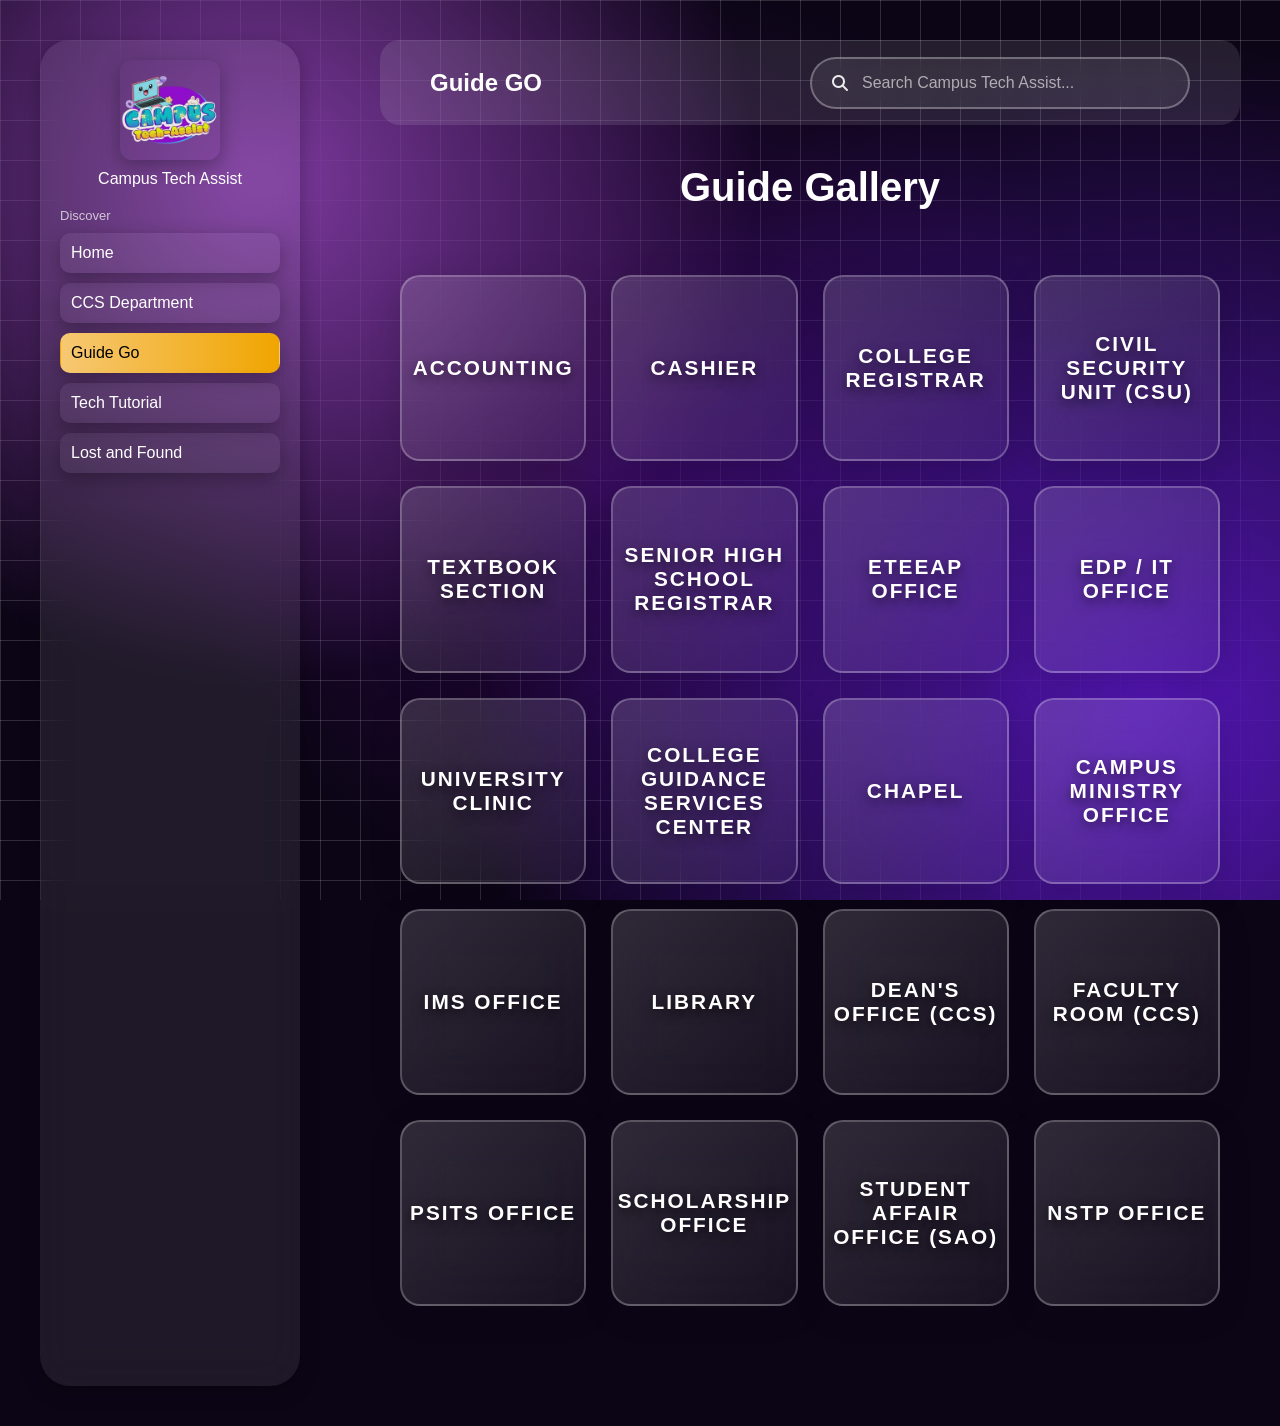
==== Guide Go/guideGo.html @ f6b7a0fb "Semi Final Deployment" ====
<!doctype html>
<html lang="en">
  <head>
    <meta charset="UTF-8" />
    <meta
      http-equiv="Cache-Control"
      content="no-cache, no-store, must-revalidate"
    />
    <meta http-equiv="Pragma" content="no-cache" />
    <meta http-equiv="Expires" content="0" />
    <meta name="viewport" content="width=device-width, initial-scale=1.0" />
    <title>Guide GO | Campus Tech Assist</title>

    <!-- CSS -->
    <link rel="stylesheet" href="./guideGo.css" />

    <!-- ICON -->
    <link rel="icon" type="text/css" href="../Main Picture/mainPic.png" />

    <!-- Icons -->
    <link
      href="https://cdnjs.cloudflare.com/ajax/libs/font-awesome/6.5.0/css/all.min.css"
      rel="stylesheet"
    />
  </head>
  <body>
    <!-- SIDEBAR -->
    <div class="sidebar">
      <div class="logo">
        <div href="../index.html" class="nav-logo">
          <img
            src="../Main Picture/mainPic.png"
            alt="logo"
            class="logo-image"
          />
        </div>
        <p>Campus Tech Assist</p>
      </div>

      <div class="section-title">Discover</div>

      <div class="menu">
        <a href="../index.html">Home</a>
        <a href="../CCS Department/ccsDept.html">CCS Department</a>
        <a class="active" href="../Guide Go/guideGo.html">Guide Go</a>
        <a href="../Tech Tutorial/techTut.html">Tech Tutorial</a>
        <a href="../Lost and Found/lostnFound.html">Lost and Found</a>
      </div>
    </div>

    <!-- MAIN CONTENT -->
    <div class="main">
      <div class="header">
        <h2>Guide GO</h2>
        <div class="search-container">
          <i class="fa fa-search"></i>
          <input
            id="guideSearch"
            type="text"
            placeholder="Search Campus Tech Assist..."
          />
        </div>
      </div>

      <!-- IMAGE GRID -->
      <section class="image-grid-container">
        <h2 style="font-size: 2.5em; margin-bottom: 30px; text-align: center">
          Guide Gallery
        </h2>
        <div class="image-grid" id="imageGrid">
          <!-- Grid items populated by JS -->
        </div>
      </section>

      <!-- MODAL -->
      <div id="imageModal" class="modal">
        <div class="modal-content">
          <div class="modal-left">
            <img id="modalImage" src="" alt="Grid Image" />
          </div>
          <div class="modal-right">
            <div class="modal-title" id="modalTitle"></div>
            <div class="modal-details" id="modalDetails"></div>
            <div class="modal-nav">
              <button id="prevImage" class="nav-btn">
                <i class="fa fa-chevron-left"></i>
              </button>
              <button id="nextImage" class="nav-btn">
                <i class="fa fa-chevron-right"></i>
              </button>
              <button id="closeModal" class="close-btn">&times;</button>
            </div>
          </div>
        </div>
      </div>
    </div>

    <!-- JS -->
    <script src="../Search/searchIndex.js"></script>
    <script src="./data.js"></script>
    <script src="./guideGo.js"></script>
  </body>
</html>
---- Guide Go/guideGo.css ----
/* Guide Go Page - Image Grid Only */
/* Guide Go - Full Tech Tutorial Style */
@import url('https://fonts.googleapis.com/css2?family=Inter:wght@300;400;500;600;700&display=swap');

* {
  margin: 0;
  padding: 0;
  box-sizing: border-box;
  font-family: 'Segoe UI', sans-serif;
}

body {
  min-height: 100vh;
  display: flex;
  background:
    radial-gradient(circle at 20% 20%, #7f3aa1, transparent 40%),
    radial-gradient(circle at 90% 80%, #5416b5, transparent 50%),
    radial-gradient(circle at 50% 50%, #430a6fa0, transparent 60%),
    linear-gradient(rgba(255, 255, 255, 0.153) 1px, transparent 1px),
    linear-gradient(90deg, rgba(255, 255, 255, 0.151) 1px, transparent 1px),
    #0c0516;

  background-size:
    auto,
    auto,
    auto,
    40px 40px,
    40px 40px,
    auto;

  min-height: 100vh;
  background-attachment: fixed;
}

.sidebar {
  width: 260px;
  margin: 40px;
  padding: 20px;
  border-radius: 30px;
  background: rgba(255, 255, 255, 0.08);
  box-shadow: 0 6px 20px rgba(0, 0, 0, 0.3);
  backdrop-filter: blur(20px);
  color: white;
  transition:
    transform 0.3s ease,
    box-shadow 0.3s ease;
}

.menu:hover {
  transform: scale(1.02);
}

.logo {
  text-align: center;
  margin-bottom: 20px;
}

.logo img {
  display: block;
  margin: 0 auto 10px;
  width: 100px;
  height: 100px;
  border-radius: 12px;
  border: rgba(255, 255, 255, 0.3);
  box-shadow: 0 6px 20px rgba(0, 0, 0, 0.3);
  background: transparent;
}

.section-title {
  margin: 20px 0 10px;
  font-size: 13px;
  opacity: 0.7;
}

.menu {
  display: flex;
  flex-direction: column;
  gap: 10px;
}

.menu a {
  color: white;
  padding: 10px;
  border-radius: 10px;
  background: rgba(255, 255, 255, 0.05);
  box-shadow: 0 6px 20px rgba(0, 0, 0, 0.3);
  text-decoration: none;
  cursor: pointer;
  transition: all 0.3s ease;
  border: 1px solid transparent;
}

.menu a:hover {
  background: linear-gradient(90deg, #f7c873, #f0a500);
  color: black;
  backdrop-filter: blur(10px);
  border: 1px solid rgba(255, 255, 255, 0.4);
  box-shadow: 0 8px 25px rgba(247, 200, 115, 0.4);
  transform: translateY(-2px);
}

.menu a.active {
  background: linear-gradient(90deg, #f7c873, #f0a500);
  color: black;
}

/* MAIN */
.main {
  flex: 1;
  padding: 40px;
  color: white;
}

/* HEADER */
.header h2 {
  margin: 0;
  flex: 1;
}

.header {
  display: flex;
  justify-content: space-between;
  align-items: center;
  background: rgba(255, 255, 255, 0.1);
  padding: 16.5px 50px;
  border-radius: 20px;
  margin-bottom: 20px;
}

.search-container {
  position: relative;
  flex: 1;
  min-width: 350px !important;
  max-width: 400px;
}

.search-container input {
  width: 100%;
  padding: 15px 25px 15px 50px;
  border-radius: 30px;
  border: 2px solid rgba(255, 255, 255, 0.3);
  background: rgba(241, 240, 240, 0.08);
  backdrop-filter: blur(10px);
  color: white;
  font-size: 16px;
  transition: all 0.3s ease;
}

.search-container input::placeholder {
  color: rgba(255, 255, 255, 0.6);
}

.search-container input:focus {
  outline: none;
  border-color: #f7c873;
  box-shadow: 0 0 0 4px rgba(247, 200, 115, 0.2);
}

.search-container i {
  position: absolute;
  left: 20px;
  font-size: 16px;
  width: 20px;
  height: 20px;
  display: flex;
  align-items: center;
  justify-content: center;
  top: 50%;
  transform: translateY(-50%);
  color: rgba(255, 255, 255, 0.9);
  z-index: 2;
  transition: 0.3s ease;
  pointer-events: none;
}

.search-container input:hover {
  outline: none;
  border-color: #f7c873;
  box-shadow: 0 0 0 4px rgba(247, 200, 115, 0.2);
}

.search-results {
  position: absolute;
  top: calc(100% + 2px);
  right: -25px;
  left: auto;
  width: 380px;
  max-height: 400px;
  overflow-y: auto;
  background: rgba(255, 255, 255, 0.12);
  backdrop-filter: blur(30px);
  border-radius: 16px;
  box-shadow: 0 12px 40px rgba(0, 0, 0, 0.25);
  z-index: 1001 !important;
  display: none;
  border: 1px solid rgba(255, 255, 255, 0.25);
  margin-top: 4px;
  padding: 8px 0;
}

.search-result {
  padding: 14px 20px;
  border-bottom: 1px solid rgba(255, 255, 255, 0.15);
  cursor: pointer;
  transition: all 0.25s ease;
  color: white;
  font-size: 15px;
  text-shadow: 0 1px 2px rgba(0, 0, 0, 0.3);
  margin: 0 4px;
  border-radius: 8px;
}

.search-result:hover {
  background: rgba(255, 255, 255, 0.25);
}

.search-result:last-child {
  border-bottom: none;
}

.search-result {
  padding: 15px;
  border-bottom: 1px solid rgba(0, 0, 0, 0.1);
  cursor: pointer;
  transition: background 0.2s ease;
  color: #ffffff;
}

.search-result:hover {
  background: rgba(255, 201, 101, 0.5);
}

.search-result:last-child {
  border-bottom: none;
}

@media (max-width: 600px) {
  .search-results {
    width: 100%;
    left: 0;
    right: auto;
  }
}

.image-grid {
  display: grid;
  grid-template-columns: repeat(auto-fit, minmax(300px, 1fr));
  gap: 25px;
  max-width: 1400px;
  margin: 20px auto;
  padding: 0 20px;
}

/* IMAGE GRID */
.image-grid-container {
  display: flex;
  flex-direction: column;
  align-items: center;
  gap: 10px;
  min-height: 80vh;
  padding: 20px 0 40px;
}

.image-grid {
  display: grid;
  grid-template-columns: repeat(4, 1fr);
  gap: 25px;
  max-width: 1400px;
  width: 100%;
  padding: 20px;
}

.image-grid-container h2 {
  margin-bottom: 15px !important;
}

.grid-item {
  aspect-ratio: 1;
  background: linear-gradient(135deg, rgb(255, 255, 255), rgb(219, 68, 68));
  border-radius: 20px;
  display: flex;
  align-items: center;
  justify-content: center;
  cursor: pointer;
  position: relative;
  backdrop-filter: blur(25px);
  border: 2px solid rgba(255, 255, 255, 0.25);
  transition: all 0.4s cubic-bezier(0.175, 0.885, 0.32, 1.275);
  box-shadow: 0 8px 32px rgba(0, 0, 0, 0.15);
  overflow: hidden;
}

.grid-item::before {
  content: '';
  position: absolute;
  top: 0;
  left: -100%;
  width: 100%;
  height: 100%;
  background: linear-gradient(
    90deg,
    transparent,
    rgba(255, 255, 255, 0.3),
    transparent
  );
  transition: left 0.6s;
}

.grid-item:hover::before {
  left: 100%;
}

.grid-item:hover {
  transform: translateY(-15px) scale(1.05);
  box-shadow: 0 30px 60px rgba(0, 0, 0, 0.4);
  border-color: rgba(247, 200, 115, 0.8);
}

.item-number {
  font-size: 1rem;
  font-weight: 900;
  color: white;
  text-shadow: 0 4px 12px rgba(0, 0, 0, 0.6);
  z-index: 2;
  letter-spacing: 2px;
  text-align: center;
}

/* MODAL */
/* RESPONSIVE */
@media (max-width: 1024px) {
  .image-grid {
    grid-template-columns: repeat(3, 1fr);
    gap: 20px;
  }

  .modal-content {
    flex-direction: column;
    height: 90%;
    width: 90%;
  }

  .modal-left {
    height: 50%;
  }

  #modalImage {
    max-height: 100%;
  }

  .modal-right {
    height: 50%;
    padding: 30px 40px;
  }
}

@media (max-width: 768px) {
  .image-grid {
    grid-template-columns: repeat(2, 1fr);
    gap: 15px;
  }

  .item-number {
    font-size: 2em;
  }

  .modal-content {
    width: 95%;
    height: 95%;
  }

  .modal-right {
    padding: 25px 18px;
  }

  .modal-title {
    font-size: 1.8em;
  }

  .nav-btn,
  .close-btn {
    width: 45px;
    height: 45px;
    font-size: 18px;
  }
}

/* OFFICERS CAROUSEL */
.carousel-container {
  position: relative;
  width: 100%;
  max-width: 100%;
  overflow: hidden;
  height: 600px;
  margin: 70px 0 80px 0;
  perspective: 1000px;
  display: flex;
  flex-direction: column;
  align-items: center;
  justify-content: center;
  gap: 30px;
}

.carousel-track {
  position: relative;
  display: flex;
  gap: 25px;
  align-items: center;
  height: 400px;
  padding: 0 60px;
  transition: transform 0.6s cubic-bezier(0.25, 0.46, 0.45, 0.94);
  transform-style: preserve-3d;
}

.carousel-slide {
  flex: 0 0 180px;
  height: 280px;
  background: rgba(255, 255, 255, 0.12);
  backdrop-filter: blur(25px);
  border-radius: 20px;
  border: 1px solid rgba(255, 255, 255, 0.2);
  display: flex;
  flex-direction: column;
  align-items: center;
  padding: 70px 20px;
  cursor: pointer;
  transition: all 0.5s cubic-bezier(0.175, 0.885, 0.32, 1.275);
  opacity: 0.6;
  transform: scale(0.85) translateZ(0);
  box-shadow: 0 8px 32px rgba(0, 0, 0, 0.1);
}

.carousel-slide.active {
  opacity: 1;
  transform: scale(1.15) translateZ(60px);
  box-shadow: 0 40px 80px rgba(0, 0, 0, 0.4);
}

.carousel-slide:not(.active):hover {
  opacity: 0.8;
}

.carousel-slide.active:hover {
  opacity: 1;
  transform: scale(1.05) translateY(-15px) translateZ(30px);
  box-shadow: 0 35px 70px rgba(0, 0, 0, 0.35);
}

.slide-avatar {
  width: 110px;
  height: 110px;
  border-radius: 8px;
  background-size: cover;
  background-position: center;
  margin-bottom: 20px;
  transition: all 0.4s ease;
  border: 4px solid rgba(255, 255, 255, 0.4);
  box-shadow: 0 8px 25px rgba(0, 0, 0, 0.2);
}

.slide-name {
  font-size: 22px;
  font-weight: 800;
  color: white;
  margin-bottom: 10px;
  text-align: center;
  letter-spacing: 0.5px;
}

.slide-position {
  font-size: 15px;
  color: rgba(255, 255, 255, 0.85);
  text-align: center;
  font-weight: 500;
}

.carousel-nav {
  position: absolute;
  top: 50%;
  transform: translateY(-50%);
  background: rgba(255, 255, 255, 0.2);
  backdrop-filter: blur(15px);
  border: none;
  color: white;
  width: 55px;
  height: 55px;
  border-radius: 50%;
  cursor: pointer;
  z-index: 20;
  font-size: 20px;
  transition: all 0.3s ease;
  display: flex;
  align-items: center;
  justify-content: center;
  border: 2px solid rgba(255, 255, 255, 0.3);
}

.carousel-nav:hover {
  background: rgba(255, 255, 255, 0.35);
  transform: translateY(-50%) scale(1.1);
  box-shadow: 0 10px 30px rgba(0, 0, 0, 0.3);
}

/* CRSL BOTH BUTTONS */
.crsl-btn,
.crsl-btn2 {
  position: absolute;
  top: 45%; /* aligns with cards */
  transform: translateY(-50%);

  width: 55px;
  height: 55px;
  border-radius: 50%;
  border: none;
  box-shadow: #000000;
  background: rgb(255, 255, 255);
  color: rgb(130, 36, 167);
  backdrop-filter: blur(15px);
  opacity: 50%;
  font-size: 22px;
  cursor: pointer;
  box-shadow: 0 10px 30px rgba(0, 0, 0, 0.397);

  display: flex;
  align-items: center;
  justify-content: center;

  z-index: 20;
  padding: 33px 34px;
}

/* CRSL LEFT */
.crsl-btn {
  left: 20px;
}

/* CRSL RIGHT */
.crsl-btn2 {
  right: 1%;
}

/* IMAGE GRID */
.image-grid-container {
  display: flex;
  flex-direction: column;
  align-items: center;
  gap: 10px;
  min-height: 80vh;
  padding: 20px 0 40px;
}

.image-grid {
  display: grid;
  grid-template-columns: repeat(4, 1fr);
  gap: 25px;
  max-width: 1400px;
  width: 100%;
  padding: 20px;
}

.grid-item {
  aspect-ratio: 1;
  background: linear-gradient(
    135deg,
    rgba(255, 255, 255, 0.15),
    rgba(255, 255, 255, 0.05)
  );
  border-radius: 20px;
  display: flex;
  align-items: center;
  justify-content: center;
  cursor: pointer;
  position: relative;
  backdrop-filter: blur(25px);
  border: 2px solid rgba(255, 255, 255, 0.25);
  transition: all 0.4s cubic-bezier(0.175, 0.885, 0.32, 1.275);
  box-shadow: 0 8px 32px rgba(0, 0, 0, 0.15);
  overflow: hidden;
}

.grid-item::before {
  content: '';
  position: absolute;
  top: 0;
  left: -100%;
  width: 100%;
  height: 100%;
  background: linear-gradient(
    90deg,
    transparent,
    rgba(255, 255, 255, 0.3),
    transparent
  );
  transition: left 0.6s;
}

.grid-item:hover::before {
  left: 100%;
}

.grid-item:hover {
  transform: translateY(-15px) scale(1.05);
  box-shadow: 0 30px 60px rgba(0, 0, 0, 0.4);
  border-color: rgba(247, 200, 115, 0.8);
}

.item-number {
  font-size: 1.3rem;
  font-weight: 900;
  color: white;
  text-shadow: 0 4px 12px rgba(0, 0, 0, 0.6);
  z-index: 2;
  letter-spacing: 2px;
}

/* MODAL */
.modal {
  position: fixed;
  top: 0;
  left: 0;
  width: 100vw;
  height: 100vh;
  display: none;
  align-items: center;
  justify-content: center;
  z-index: 10000;
  backdrop-filter: blur(10px);
}

.modal-content {
  display: flex;
  max-width: 95%;
  max-height: 95%;
  width: 1200px;
  height: 700px;
  background: rgba(255, 255, 255, 0.12);
  border-radius: 25px;
  backdrop-filter: blur(35px);
  border: 1px solid rgba(255, 255, 255, 0.25);
  overflow: hidden;
  box-shadow: 0 50px 100px rgba(0, 0, 0, 0.6);
  animation: modalSlideIn 0.4s cubic-bezier(0.175, 0.885, 0.32, 1);
}

@keyframes modalSlideIn {
  from {
    transform: scale(0.7) rotateX(15deg);
    opacity: 0;
  }
  to {
    transform: scale(1) rotateX(0);
    opacity: 1;
  }
}

.modal-left {
  flex: 1;
  display: flex;
  align-items: center;
  justify-content: center;
  background: rgba(0, 0, 0, 0.3);
}

#modalImage {
  max-width: 95%;
  max-height: 95%;
  border-radius: 15px;
  box-shadow: 0 20px 50px rgba(0, 0, 0, 0.5);
  object-fit: cover;
}

.modal-right {
  flex: 1;
  display: flex;
  flex-direction: column;
  color: white;
  padding: 40px;
  background: rgba(21, 21, 21, 0.708);

  position: relative;
}

.modal-title {
  font-size: clamp(1.8em, 4vw, 2.8em);
  font-weight: 900;
  margin-bottom: 20px;
  color: #f7c873;
  text-shadow: 0 2px 10px rgba(0, 0, 0, 0.5);
  letter-spacing: 1px;
}

.modal-details {
  flex: 1;
  font-size: 1.1em;
  line-height: 1.7;
  overflow-y: auto;
  padding-right: 20px;
  margin-bottom: 30px;
  color: rgba(255, 255, 255, 0.95);
  white-space: pre-line;
}

.modal-details::-webkit-scrollbar {
  width: 8px;
}

.modal-details::-webkit-scrollbar-track {
  background: rgba(255, 255, 255, 0.1);
  border-radius: 10px;
}

.modal-details::-webkit-scrollbar-thumb {
  background: rgba(255, 255, 255, 0.3);
  border-radius: 10px;
}

.modal-nav {
  display: flex;
  justify-content: flex-end;
  align-items: center;
  gap: 20px;
}

.nav-btn {
  width: 55px;
  height: 55px;
  border-radius: 50%;
  border: none;
  background: rgba(134, 131, 131, 0.137);
  color: white;
  font-size: 20px;
  cursor: pointer;
  backdrop-filter: blur(15px);
  border: 2px solid rgba(255, 255, 255, 0.4);
  transition: all 0.3s ease;
  display: flex;
  align-items: center;
  justify-content: center;
}

.nav-btn:hover {
  background: #f7c873;
  transform: scale(1.15);
  box-shadow: 0 0px 30px rgba(247, 200, 115, 0.4);
}

.close-btn {
  width: 55px;
  height: 55px;
  border-radius: 50%;
  border: none;
  background: rgba(134, 131, 131, 0.137);
  color: white;
  font-size: 0;
  cursor: pointer;
  backdrop-filter: blur(15px);
  border: 2px solid rgba(255, 255, 255, 0.4);
  transition: all 0.3s ease;
  display: flex;
  align-items: center;
  justify-content: center;
  padding: 0;
  position: relative;
}

.close-btn::before,
.close-btn::after {
  content: '';
  position: absolute;
  width: 16px;
  height: 2px;
  background: white;
  border-radius: 2px;
}

.close-btn::before {
  transform: rotate(45deg);
}

.close-btn::after {
  transform: rotate(-45deg);
}

.close-btn:hover {
  background: rgba(255, 50, 50, 0.9);
  border-color: rgba(255, 80, 80, 0.8);
  transform: rotate(90deg) scale(1.1);
  box-shadow: 0 0px 35px rgba(255, 50, 50, 0.4);
}

/* RESPONSIVE */
@media (max-width: 1024px) {
  body {
    flex-direction: column;
  }

  .sidebar {
    width: 100%;
    margin: 0;
    border-radius: 0;
    display: flex;
    justify-content: space-between;
    align-items: center;
  }

  .menu {
    flex-direction: row;
    flex-wrap: wrap;
    justify-content: center;
  }

  .main {
    padding: 20px;
  }

  .header {
    flex-direction: column;
    gap: 15px;
    padding: 20px;
  }

  .search {
    min-width: 100%;
  }

  .carousel-container {
    height: auto;
    margin: 40px 0;
  }

  .carousel-track {
    padding: 0 20px;
    gap: 15px;
  }

  .carousel-slide {
    flex: 0 0 140px;
    height: 240px;
    padding: 40px 10px;
  }

  .slide-avatar {
    width: 80px;
    height: 80px;
  }

  .slide-name {
    font-size: 16px;
  }
}

/* MOBILE */
/* TABLET */
@media (max-width: 1024px) {
  .image-grid {
    grid-template-columns: repeat(3, 1fr);
    gap: 20px;
  }

  .modal-content {
    flex-direction: column;
    height: 90%;
    width: 90%;
  }

  .modal-left {
    height: 50%;
  }

  #modalImage {
    max-height: 100%;
  }

  .modal-right {
    height: 50%;
    padding: 30px 40px;
  }
}

/* MOBILE */
@media (max-width: 768px) {
  .image-grid {
    grid-template-columns: repeat(2, 1fr);
    gap: 15px;
  }

  .item-number {
    font-size: 1em;
  }

  .modal-content {
    width: 95%;
    height: 95%;
  }

  .modal-right {
    padding: 25px;
  }

  .modal-title {
    font-size: 1.8em;
  }

  .nav-btn,
  .close-btn {
    width: 45px;
    height: 45px;
  }

  .sidebar {
    flex-direction: column;
    align-items: center;
    padding: 15px;
  }

  .logo h2 {
    font-size: 18px;
  }

  .menu {
    flex-direction: column;
    width: 100%;
  }

  .menu a {
    text-align: center;
  }

  .header {
    padding: 15px;
  }

  .header h2 {
    font-size: 18px;
  }

  .search {
    padding: 10px 15px;
    font-size: 14px;
  }

  .search input {
    font-size: 14px;
  }
}
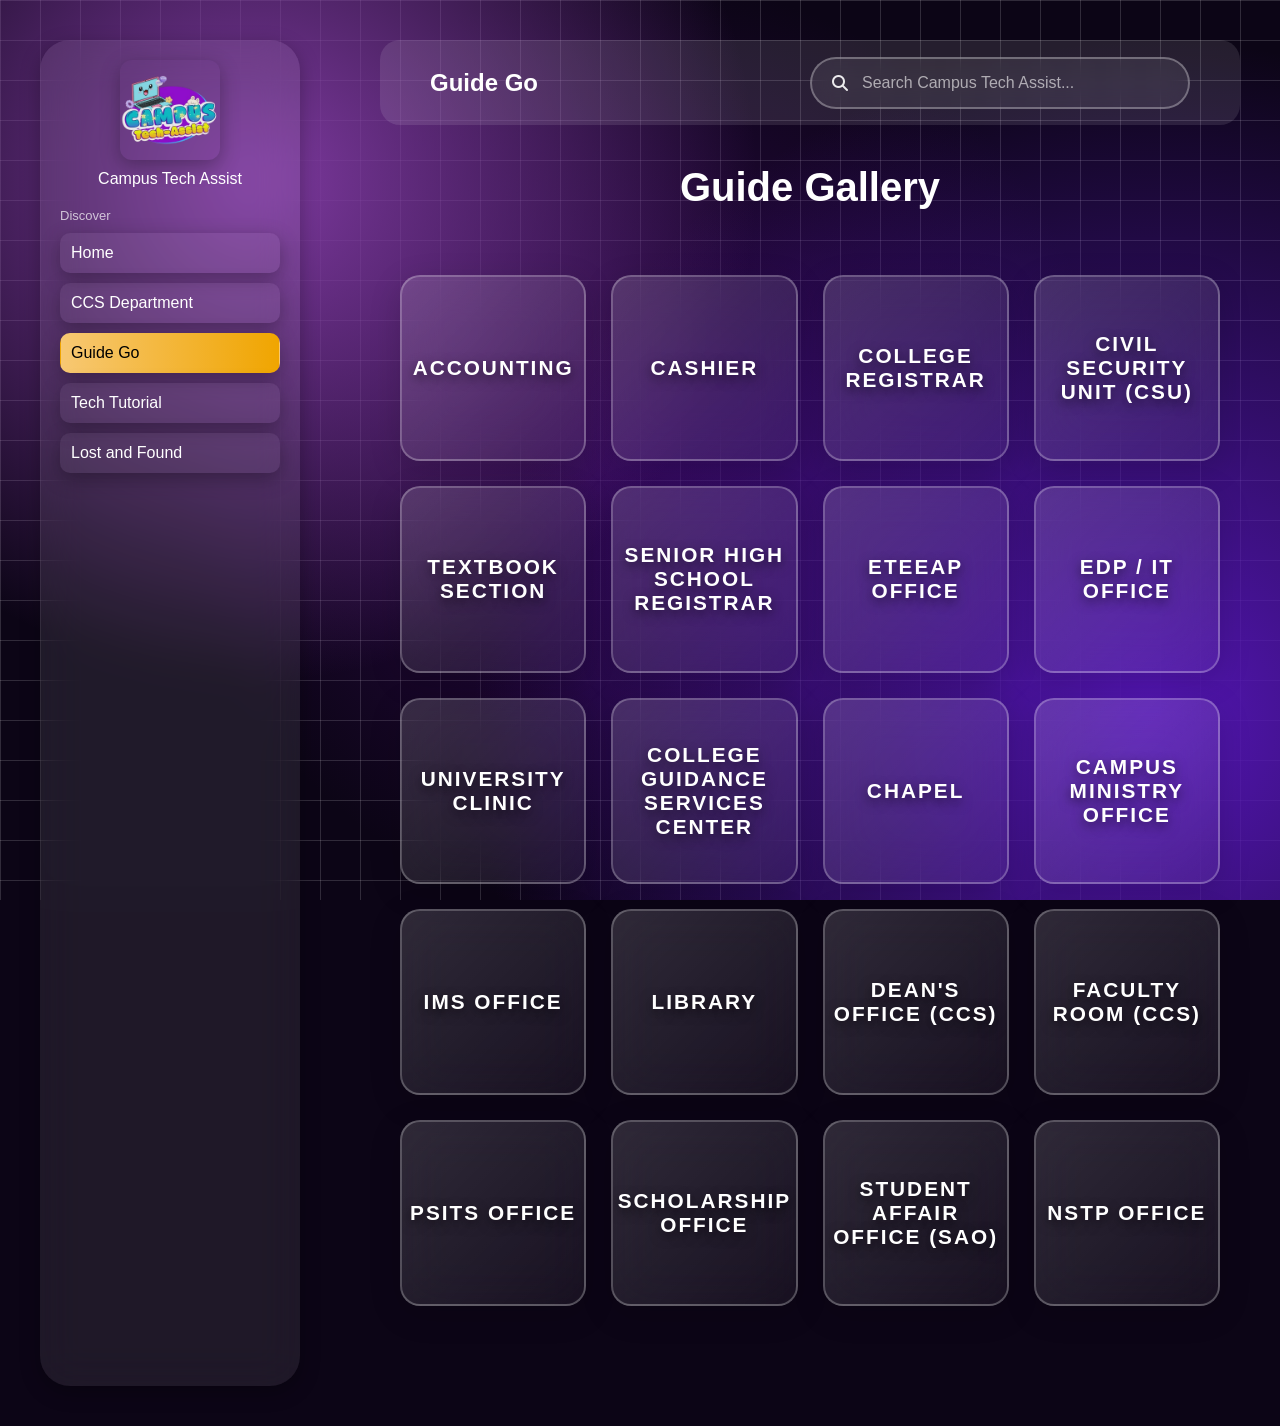
==== commit 57e19806: "Fix" ====
--- a/Guide Go/guideGo.html
+++ b/Guide Go/guideGo.html
@@ -51,7 +51,7 @@
     <!-- MAIN CONTENT -->
     <div class="main">
       <div class="header">
-        <h2>Guide GO</h2>
+        <h2>Guide Go</h2>
         <div class="search-container">
           <i class="fa fa-search"></i>
           <input
@@ -85,10 +85,10 @@
               <button id="prevImage" class="nav-btn">
                 <i class="fa fa-chevron-left"></i>
               </button>
+              <button id="closeModal" class="close-btn">&times;</button>
               <button id="nextImage" class="nav-btn">
                 <i class="fa fa-chevron-right"></i>
               </button>
-              <button id="closeModal" class="close-btn">&times;</button>
             </div>
           </div>
         </div>
